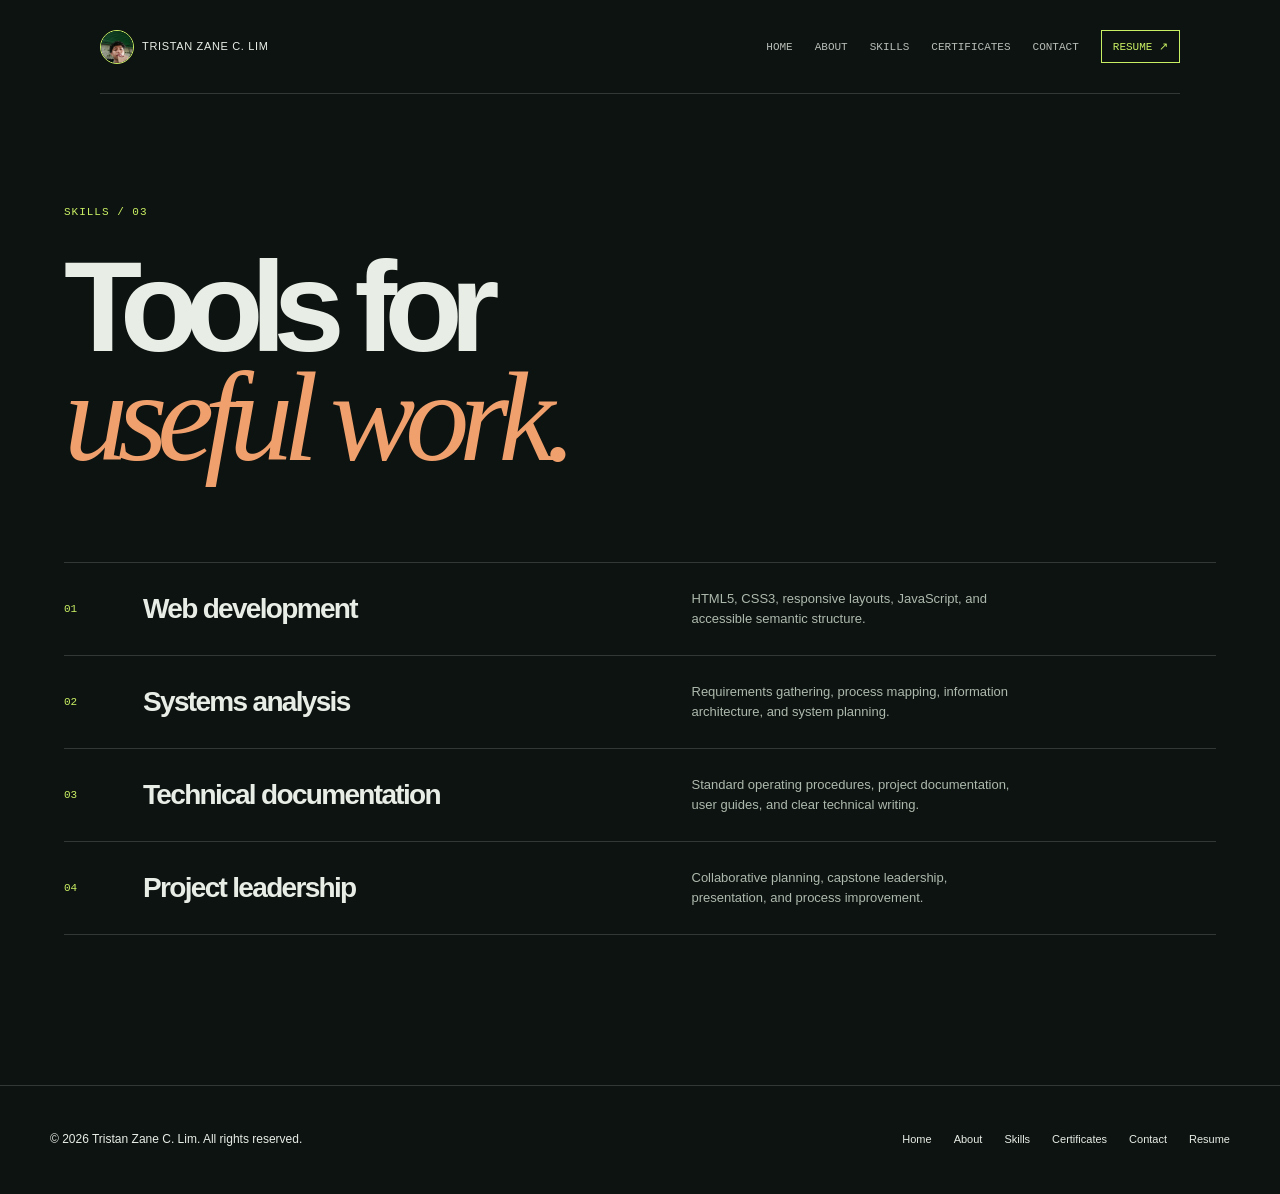
==== skills.html @ f8c44bb1 "asd" ====
<!doctype html><html lang="en"><head><meta charset="UTF-8"><meta name="viewport" content="width=device-width, initial-scale=1.0"><title>Skills | Manuel Andres Buncio</title><link rel="stylesheet" href="styles.css"></head><body><div class="page-shell"><header class="site-header"><a class="brand" href="index.html"><span>MA</span><strong>manuel<br>andres buncio</strong></a><button class="menu-toggle" aria-expanded="false" aria-controls="site-nav">Menu <span>+</span></button><nav id="site-nav" class="site-nav"><a href="index.html">Home</a><a href="about.html">About</a><a href="projects.html">Projects</a><a href="skills.html">Skills</a><a href="certificates.html">Certificates</a><a href="contact.html">Contact</a><a class="nav-resume" href="contact.html">Resume ↗</a></nav></header><main class="inner-page"><p class="eyebrow">Skills / 03</p><h1>Tools for<br><em>useful work.</em></h1><div class="skill-page-list"><div><span>01</span><h2>Web development</h2><p>HTML5, CSS3, responsive layouts, JavaScript, and accessible semantic structure.</p></div><div><span>02</span><h2>Systems analysis</h2><p>Requirements gathering, process mapping, information architecture, and system planning.</p></div><div><span>03</span><h2>Technical documentation</h2><p>Standard operating procedures, project documentation, user guides, and clear technical writing.</p></div><div><span>04</span><h2>Project leadership</h2><p>Collaborative planning, capstone leadership, presentation, and process improvement.</p></div></div></main><footer class="site-footer"><span>© 2026 Manuel Andres Buncio</span><div><a href="index.html">Home ↑</a><a href="contact.html">Contact ↗</a></div></footer></div><script src="script.js"></script></body></html>
---- styles.css ----
/* Reference-inspired systems portfolio overrides */
:root{--ink:#e9eee5;--paper:#101615;--panel:#18211f;--line:rgba(233,238,229,.18);--accent:#c9ef63;--warm:#f0a06c;--blue:#82a8ff;--mono:'DM Mono',monospace;--display:'Space Grotesk',sans-serif}
*{box-sizing:border-box}html{scroll-behavior:smooth}body{margin:0;background:var(--paper);color:var(--ink);font-family:var(--display);font-size:16px;line-height:1.45}.grain{opacity:.025}.section-wrap,.site-header{width:min(1180px,calc(100% - 72px));margin:0 auto}.site-header{height:94px;display:flex;align-items:center;justify-content:space-between;border-bottom:1px solid var(--line);position:relative;z-index:2}.brand{display:flex;align-items:center;gap:12px;color:var(--ink);text-decoration:none;font-size:11px;line-height:1.05;text-transform:uppercase;letter-spacing:.06em}.brand span{width:34px;height:34px;border:1px solid var(--accent);border-radius:50%;display:grid;place-items:center;color:var(--accent);font:500 11px var(--mono)}.brand strong{font-weight:500}.site-nav{display:flex;gap:22px;align-items:center;font:11px var(--mono);text-transform:uppercase}.site-nav a{color:var(--ink);text-decoration:none;opacity:.78}.site-nav a:hover,.site-nav .nav-resume{color:var(--accent);opacity:1}.nav-resume{border:1px solid var(--accent);padding:9px 11px}.menu-toggle{display:none}.hero{min-height:650px;display:grid;grid-template-columns:1.16fr .84fr;gap:80px;align-items:center}.eyebrow,.section-label,.project-status,.project-meta,.art-label{font:11px var(--mono);letter-spacing:.09em;text-transform:uppercase;color:var(--accent)}.hero-kicker{font:14px var(--mono);margin:0 0 20px;color:#aeb9ad}.hero h1{font-size:clamp(55px,7.6vw,112px);line-height:.91;letter-spacing:-.08em;margin:0;max-width:760px}.hero h1 em,.contact h2 em{font-family:Georgia,serif;font-weight:400;color:var(--warm);letter-spacing:-.08em}.intro{max-width:490px;color:#aeb9ad;font-size:16px;margin:34px 0 28px}.hero-actions{display:flex;align-items:center;gap:26px}.button{display:inline-flex;align-items:center;gap:28px;padding:13px 16px;text-decoration:none;font:11px var(--mono);text-transform:uppercase}.button-primary{background:var(--accent);color:var(--paper)}.button-primary span{font-size:16px}.text-link{color:var(--ink);font:11px var(--mono);text-transform:uppercase;text-decoration:none;border-bottom:1px solid var(--line);padding-bottom:7px}.text-link span{font-size:16px;margin-left:15px}.hero-art{height:430px;background:var(--panel);border:1px solid var(--line);position:relative;overflow:hidden}.orbit{position:absolute;border:1px solid rgba(201,239,99,.4);border-radius:50%;transform:rotate(-30deg)}.orbit-one{width:310px;height:150px;top:125px;left:20px}.orbit-two{width:420px;height:220px;top:85px;left:-32px}.system-core{position:absolute;top:170px;left:50%;transform:translateX(-50%);width:95px;height:95px;border:1px solid var(--accent);border-radius:50%;display:grid;place-items:center;color:var(--accent);font-size:24px;letter-spacing:-.08em}.system-core span{font:9px var(--mono);position:absolute;bottom:20px;right:17px}.system-node{position:absolute;width:14px;height:14px;border-radius:50%;background:var(--warm);box-shadow:0 0 0 7px rgba(240,160,108,.1)}.node-one{top:104px;left:78px}.node-two{top:270px;right:63px;background:var(--blue)}.node-three{bottom:69px;left:154px;background:var(--accent)}.art-label{position:absolute;left:20px;bottom:17px;color:#89948b;font-size:9px}.work,.about,.skills,.certificates{padding:112px 0;border-top:1px solid var(--line)}.section-heading{display:flex;justify-content:space-between;border-top:0;padding:0;margin-bottom:40px}.section-heading .eyebrow{margin:0}.muted{font:11px var(--mono);text-transform:uppercase;color:#738078}.about-grid{display:grid;grid-template-columns:1.1fr .9fr;gap:100px}.about h2{font-size:clamp(42px,5vw,72px);line-height:.96;letter-spacing:-.08em;margin:0 0 36px}.about-lede{color:#aeb9ad;font-size:17px;max-width:400px}.stats{display:grid;grid-template-columns:1fr 1fr;gap:25px;border-top:1px solid var(--line);padding-top:24px}.stats div{border-bottom:1px solid var(--line);padding-bottom:22px}.stats strong{display:block;font-size:38px;letter-spacing:-.08em;color:var(--accent)}.stats span{display:block;color:#88958b;font:10px/1.6 var(--mono);text-transform:uppercase;margin-top:8px}.featured-project{display:grid;grid-template-columns:1fr 1fr;gap:60px;border-top:1px solid var(--line);border-bottom:1px solid var(--line);padding:32px 0 38px}.project-status{color:var(--warm);font-size:10px;margin:0 0 28px}.project-copy h2{font-size:clamp(48px,6vw,84px);letter-spacing:-.09em;line-height:.8;margin:0 0 20px}.project-copy h2 span{color:var(--accent)}.project-copy h3{font-size:23px;line-height:1.15;letter-spacing:-.05em;max-width:430px;margin:0 0 22px}.project-copy>p:not(.project-status){max-width:490px;color:#aeb9ad;font-size:14px}.project-tags{display:flex;flex-wrap:wrap;gap:7px;margin:26px 0 34px}.project-tags span,.skill-list span{border:1px solid var(--line);padding:8px 10px;color:#aeb9ad;font:10px var(--mono);text-transform:uppercase}.project-preview{background:var(--accent);color:var(--paper);min-height:350px;padding:17px;display:flex;flex-direction:column;justify-content:space-between}.preview-top,.preview-bottom{display:flex;justify-content:space-between;font:10px var(--mono);text-transform:uppercase}.queue-graphic{width:230px;height:230px;margin:auto;position:relative;border:1px solid rgba(16,22,21,.5);border-radius:50%;display:grid;place-items:center}.queue-ring{position:absolute;inset:25px;border:1px dashed var(--paper);border-radius:50%}.queue-graphic strong{font-size:64px;letter-spacing:-.12em}.queue-graphic span{position:absolute;bottom:-40px;left:5px;font:10px/1.4 var(--mono);text-transform:uppercase}.other-projects{display:grid;grid-template-columns:1fr 1fr;gap:24px;margin-top:24px}.other-projects article{border:1px solid var(--line);padding:22px}.other-projects span,.other-projects a{font:10px var(--mono);text-transform:uppercase;color:var(--accent)}.other-projects h3{font-size:25px;letter-spacing:-.06em;margin:42px 0 10px}.other-projects p{font-size:13px;color:#aeb9ad;min-height:42px}.skill-list{display:flex;flex-wrap:wrap;gap:10px;max-width:700px}.skill-list span{color:var(--ink)}.credential{display:grid;grid-template-columns:70px 1fr auto;gap:24px;align-items:center;border-top:1px solid var(--line);border-bottom:1px solid var(--line);padding:23px 0}.credential>span{font:11px var(--mono);color:var(--accent)}.credential h2{font-size:30px;letter-spacing:-.06em;margin:0 0 3px}.credential p{margin:0;color:#9ca99f;font-size:13px}.credential .project-status{margin-bottom:7px}.credential>a{color:var(--accent);font:11px var(--mono);text-transform:uppercase}.contact{background:var(--panel);width:100%;max-width:none;padding:112px max(36px,calc((100% - 1180px)/2));border-top:1px solid var(--line)}.contact h2{font-size:clamp(65px,10vw,140px);line-height:.84;letter-spacing:-.1em;margin:65px 0}.email-link{color:var(--ink);font:15px var(--mono);text-decoration:none;border-bottom:1px solid var(--line);padding-bottom:9px}.email-link span{color:var(--accent);margin-left:25px}.site-footer{height:90px;display:flex;justify-content:space-between;align-items:center;color:#7c897e;font:10px var(--mono);text-transform:uppercase}.site-footer div{display:flex;gap:25px}.site-footer a{color:inherit;text-decoration:none}
@media(max-width:750px){.section-wrap,.site-header{width:calc(100% - 36px)}.site-header{height:78px}.site-nav{display:none}.site-nav.is-open{display:flex;position:absolute;top:78px;left:-18px;right:-18px;flex-direction:column;align-items:flex-start;background:var(--paper);padding:24px 18px;border-bottom:1px solid var(--line)}.menu-toggle{display:block;background:transparent;border:0;color:var(--ink);font:11px var(--mono);text-transform:uppercase}.hero{display:block;min-height:0;padding:80px 0 90px}.hero h1{font-size:clamp(51px,14vw,82px)}.hero-art{height:290px;margin-top:70px}.about,.work,.skills,.certificates{padding:80px 0}.section-heading{margin-bottom:30px}.section-heading .muted{display:none}.about-grid,.featured-project{display:block}.about h2{font-size:52px}.stats{margin-top:60px}.featured-project{padding-top:25px}.project-preview{margin-top:50px;min-height:300px}.other-projects{display:block}.other-projects article+article{margin-top:14px}.skill-list{gap:7px}.credential{grid-template-columns:30px 1fr}.credential>a{grid-column:2}.contact{padding:80px 18px}.contact h2{font-size:72px;margin:55px 0}.site-footer{height:auto;padding:28px 0;display:block}.site-footer div{margin-top:12px}}

.inner-page,.contact-page{padding:112px 0 150px;min-height:calc(100vh - 184px)}.inner-page>h1,.contact-page>h1{font-size:clamp(62px,10vw,140px);line-height:.85;letter-spacing:-.1em;margin:35px 0 90px}.inner-page>h1 em,.contact-page>h1 em{font-family:Georgia,serif;font-weight:400;color:var(--warm);letter-spacing:-.08em}.page-grid{display:grid;grid-template-columns:1.15fr .85fr;gap:100px;border-top:1px solid var(--line);padding-top:30px}.large-copy{font-size:clamp(26px,3.2vw,46px);line-height:1.05;letter-spacing:-.06em;margin:0 0 32px;max-width:650px}.body-copy{color:#aeb9ad;font-size:15px;line-height:1.7;max-width:510px}.info-panel{border:1px solid var(--line);padding:24px}.info-panel h2{font-size:29px;letter-spacing:-.07em;margin:8px 0}.info-panel p{color:#aeb9ad;font-size:13px}.info-panel hr{border:0;border-top:1px solid var(--line);margin:30px 0}.standalone-project{display:grid;grid-template-columns:1fr 1fr;gap:60px;border-top:1px solid var(--line);border-bottom:1px solid var(--line);padding:32px 0 40px}.standalone-project h2{font-size:clamp(55px,7vw,100px);letter-spacing:-.1em;line-height:.8;margin:0 0 20px}.standalone-project h2 span{color:var(--accent)}.standalone-project h3{font-size:23px;line-height:1.2;letter-spacing:-.05em;max-width:460px}.compact{margin-top:24px;gap:24px}.compact .info-panel{min-height:200px}.compact .info-panel h2{margin-top:40px}.skill-page-list{border-top:1px solid var(--line)}.skill-page-list>div{display:grid;grid-template-columns:55px 1fr 1fr;gap:24px;align-items:center;padding:25px 0;border-bottom:1px solid var(--line)}.skill-page-list span,.credential-page>span{font:11px var(--mono);color:var(--accent)}.skill-page-list h2{font-size:28px;letter-spacing:-.06em;margin:0}.skill-page-list p{color:#aeb9ad;font-size:13px;margin:0;max-width:330px}.credential-page{display:grid;grid-template-columns:55px 1fr auto;gap:25px;align-items:start;border-top:1px solid var(--line);border-bottom:1px solid var(--line);padding:30px 0}.credential-page h2{font-size:42px;letter-spacing:-.08em;margin:0 0 5px}.credential-page .body-copy{margin-top:38px}.contact-page{background:var(--panel);margin:0 calc((72px - 100vw)/2);padding-left:max(36px,calc((100vw - 1180px)/2));padding-right:max(36px,calc((100vw - 1180px)/2));min-height:calc(100vh - 94px)}.contact-page .intro{max-width:420px;margin:0 0 32px}.contact-links{display:flex;gap:25px;margin-top:55px}.contact-links a{font:11px var(--mono);text-transform:uppercase;color:var(--accent)}
@media(max-width:750px){.inner-page,.contact-page{padding:80px 0 100px}.inner-page>h1,.contact-page>h1{font-size:clamp(57px,15vw,85px);margin:28px 0 65px}.page-grid,.standalone-project{display:block}.info-panel{margin-top:30px}.skill-page-list>div{grid-template-columns:35px 1fr}.skill-page-list p{grid-column:2}.credential-page{grid-template-columns:30px 1fr}.credential-page .button{grid-column:2;margin-top:20px}.credential-page h2{font-size:34px}.contact-page{margin:0 -18px;padding-left:18px;padding-right:18px}.contact-page h1{font-size:72px}}
:root{--ink:#17211d;--paper:#f3f0e9;--coral:#ff735e;--lime:#d7e847;--blue:#6c9fff;--line:rgba(23,33,29,.2);--mono:'DM Mono',monospace;--display:'Space Grotesk',sans-serif}*{box-sizing:border-box}html{scroll-behavior:smooth}body{margin:0;background:var(--paper);color:var(--ink);font-family:var(--display);font-size:16px;line-height:1.35}.grain{position:fixed;inset:0;pointer-events:none;opacity:.045;z-index:10;background-image:url("data:image/svg+xml,%3Csvg viewBox='0 0 160 160' xmlns='http://www.w3.org/2000/svg'%3E%3Cfilter id='n'%3E%3CfeTurbulence type='fractalNoise' baseFrequency='.9' numOctaves='3' stitchTiles='stitch'/%3E%3C/filter%3E%3Crect width='100%25' height='100%25' filter='url(%23n)' opacity='.5'/%3E%3C/svg%3E")}.section-wrap,.site-header{width:min(1180px,calc(100% - 64px));margin:0 auto}.site-header{height:92px;display:flex;align-items:center;justify-content:space-between;border-bottom:1px solid var(--line)}.brand{font-size:18px;font-weight:700;color:var(--ink);text-decoration:none;display:flex;gap:8px;align-items:center}.brand span{letter-spacing:-1px}.brand i{display:block;width:8px;height:8px;border-radius:50%;background:var(--coral)}.site-nav{display:flex;gap:38px;font-family:var(--mono);font-size:12px;text-transform:uppercase}.site-nav a,.site-footer a{color:inherit;text-decoration:none}.arrow{font-size:18px;line-height:0}.menu-toggle{display:none}.hero{min-height:calc(100vh - 92px);display:grid;grid-template-columns:1fr 1fr;align-items:center;gap:40px}.eyebrow,.muted,.visual-tag,.project-meta p{font-family:var(--mono);font-size:11px;text-transform:uppercase;letter-spacing:.05em}.eyebrow{margin:0 0 30px}.muted{color:#6b716b}.hero h1{font-size:clamp(74px,10vw,146px);letter-spacing:-.085em;line-height:.85;margin:0 0 38px;font-weight:600}.hero h1 em,.contact h2 em,.about h2 em{font-family:Georgia,serif;font-weight:400;letter-spacing:-.08em}.intro{font-size:18px;max-width:340px;margin:0 0 36px}.text-link{font-family:var(--mono);font-size:12px;text-transform:uppercase;color:inherit;text-decoration:none;border-bottom:1px solid var(--ink);padding-bottom:8px}.text-link span{font-size:16px;margin-left:22px}.hero-art{height:550px;position:relative;overflow:hidden;background:var(--coral)}.sun{width:290px;height:290px;border-radius:50%;background:var(--lime);position:absolute;right:-40px;top:-45px}.ring{position:absolute;border:1px solid rgba(23,33,29,.7);border-radius:50%;width:430px;height:430px;right:-85px;top:50px}.ring-two{width:630px;height:630px;right:-185px;top:-35px}.portrait{position:absolute;bottom:-6px;left:50%;transform:translateX(-50%);width:270px;height:410px}.head{position:absolute;width:162px;height:210px;background:#bc5e42;top:30px;left:56px;border-radius:48% 45% 43% 47%}.neck{position:absolute;width:77px;height:105px;background:#bc5e42;top:190px;left:102px}.shirt{position:absolute;width:270px;height:185px;background:var(--ink);bottom:0;left:0;border-radius:120px 120px 0 0}.face-detail{position:absolute;left:80px;top:91px;width:94px;height:14px;border-bottom:2px solid var(--ink);border-radius:0 0 50% 50%;transform:rotate(-8deg)}.face-detail:before{content:'';display:block;width:12px;height:12px;border-radius:50%;background:var(--ink);margin-left:18px;margin-top:-15px}.art-label{position:absolute;bottom:20px;left:20px;font-family:var(--mono);text-transform:uppercase;font-size:10px;line-height:1.7}.work{padding:130px 0 160px}.section-heading{display:flex;justify-content:space-between;align-items:baseline;border-top:1px solid var(--line);padding-top:16px;margin-bottom:34px}.section-heading .eyebrow{margin:0}.filter-bar{display:flex;gap:9px;margin-bottom:28px}.filter{font:11px var(--mono);text-transform:uppercase;color:var(--ink);background:transparent;border:1px solid var(--line);padding:8px 12px;cursor:pointer}.filter.active,.filter:hover{background:var(--ink);color:var(--paper)}.projects{display:grid;grid-template-columns:1fr 1fr;gap:72px 24px}.project-large{grid-row:span 2}.project-visual{height:390px;position:relative;overflow:hidden;display:flex;align-items:center;justify-content:center}.project-large .project-visual{height:610px}.visual-coral{background:var(--coral)}.visual-lime{background:var(--lime)}.visual-blue{background:var(--blue)}.visual-word{font-size:clamp(70px,10vw,145px);font-weight:600;letter-spacing:-.1em}.visual-tag{position:absolute;left:16px;bottom:15px}.shape-star{position:absolute;right:30px;top:24px;font-size:70px}.browser-card{background:var(--paper);width:58%;height:68%;padding:20px;box-shadow:10px 10px 0 var(--ink);display:flex;flex-direction:column;justify-content:space-between}.browser-card span{width:7px;height:7px;border-radius:50%;background:var(--coral);box-shadow:14px 0 0 var(--ink),28px 0 0 var(--blue)}.browser-card b{font-size:clamp(21px,3vw,38px);line-height:.9;letter-spacing:-.06em}.browser-card small{font:10px var(--mono)}.blue-copy{font-size:clamp(55px,8vw,110px);line-height:.72;letter-spacing:-.1em;font-weight:600}.blue-copy i{font-family:Georgia,serif;font-weight:400}.grid-mark{position:absolute;right:24px;top:20px;font-size:36px}.project-meta{display:flex;justify-content:space-between;padding-top:13px;border-bottom:1px solid var(--line);padding-bottom:14px}.project-meta h2{font-size:22px;letter-spacing:-.05em;margin:0 0 3px}.project-meta p{margin:0;color:#6b716b}.project-number{font:12px var(--mono}.about{padding:0 0 160px}.about-grid{display:grid;grid-template-columns:1.3fr 1fr;gap:12%;border-bottom:1px solid var(--line);padding-bottom:80px}.about h2{font-size:clamp(43px,6vw,78px);line-height:.95;letter-spacing:-.08em;margin:0}.about-grid div{padding-top:8px;max-width:330px}.about-grid p{font-size:18px;margin:0 0 30px}.about-grid .muted{font-size:11px;margin-bottom:52px}.contact{background:var(--blue);width:100%;max-width:none;padding:130px max(32px,calc((100% - 1180px)/2));min-height:560px}.contact .eyebrow{margin-bottom:70px}.contact h2{font-size:clamp(64px,11vw,155px);line-height:.83;letter-spacing:-.1em;margin:0 0 70px}.email-link{font:16px var(--mono);color:inherit;text-decoration:none;border-bottom:1px solid var(--ink);padding-bottom:10px}.email-link span{margin-left:35px;font-size:20px}.site-footer{height:90px;display:flex;justify-content:space-between;align-items:center;font:10px var(--mono);text-transform:uppercase}.site-footer div{display:flex;gap:28px}@media(max-width:700px){.section-wrap,.site-header{width:calc(100% - 36px)}.site-header{height:74px}.site-nav{display:none}.menu-toggle{display:block;border:0;background:transparent;font:11px var(--mono);text-transform:uppercase;color:var(--ink);padding:10px}.menu-toggle span{font-size:18px;margin-left:8px}.site-nav.is-open{display:flex;position:absolute;z-index:5;top:74px;left:0;right:0;background:var(--paper);padding:24px 18px;flex-direction:column;gap:22px;border-bottom:1px solid var(--line)}.hero{display:block;padding:80px 0 100px;min-height:0}.hero h1{font-size:77px;margin-bottom:32px}.hero-art{height:390px;margin-top:70px}.work{padding:80px 0 110px}.section-heading{margin-bottom:25px}.section-heading .muted{display:none}.projects{display:block}.project{margin-bottom:52px}.project-large .project-visual,.project-visual{height:360px}.about{padding-bottom:110px}.about-grid{display:block;padding-bottom:60px}.about h2{font-size:55px;margin-bottom:50px}.about-grid div{max-width:none}.contact{padding:85px 18px;min-height:480px}.contact .eyebrow{margin-bottom:65px}.contact h2{font-size:72px;margin-bottom:80px}.site-footer{height:auto;padding:28px 0;display:block}.site-footer div{margin-top:15px;gap:18px}}
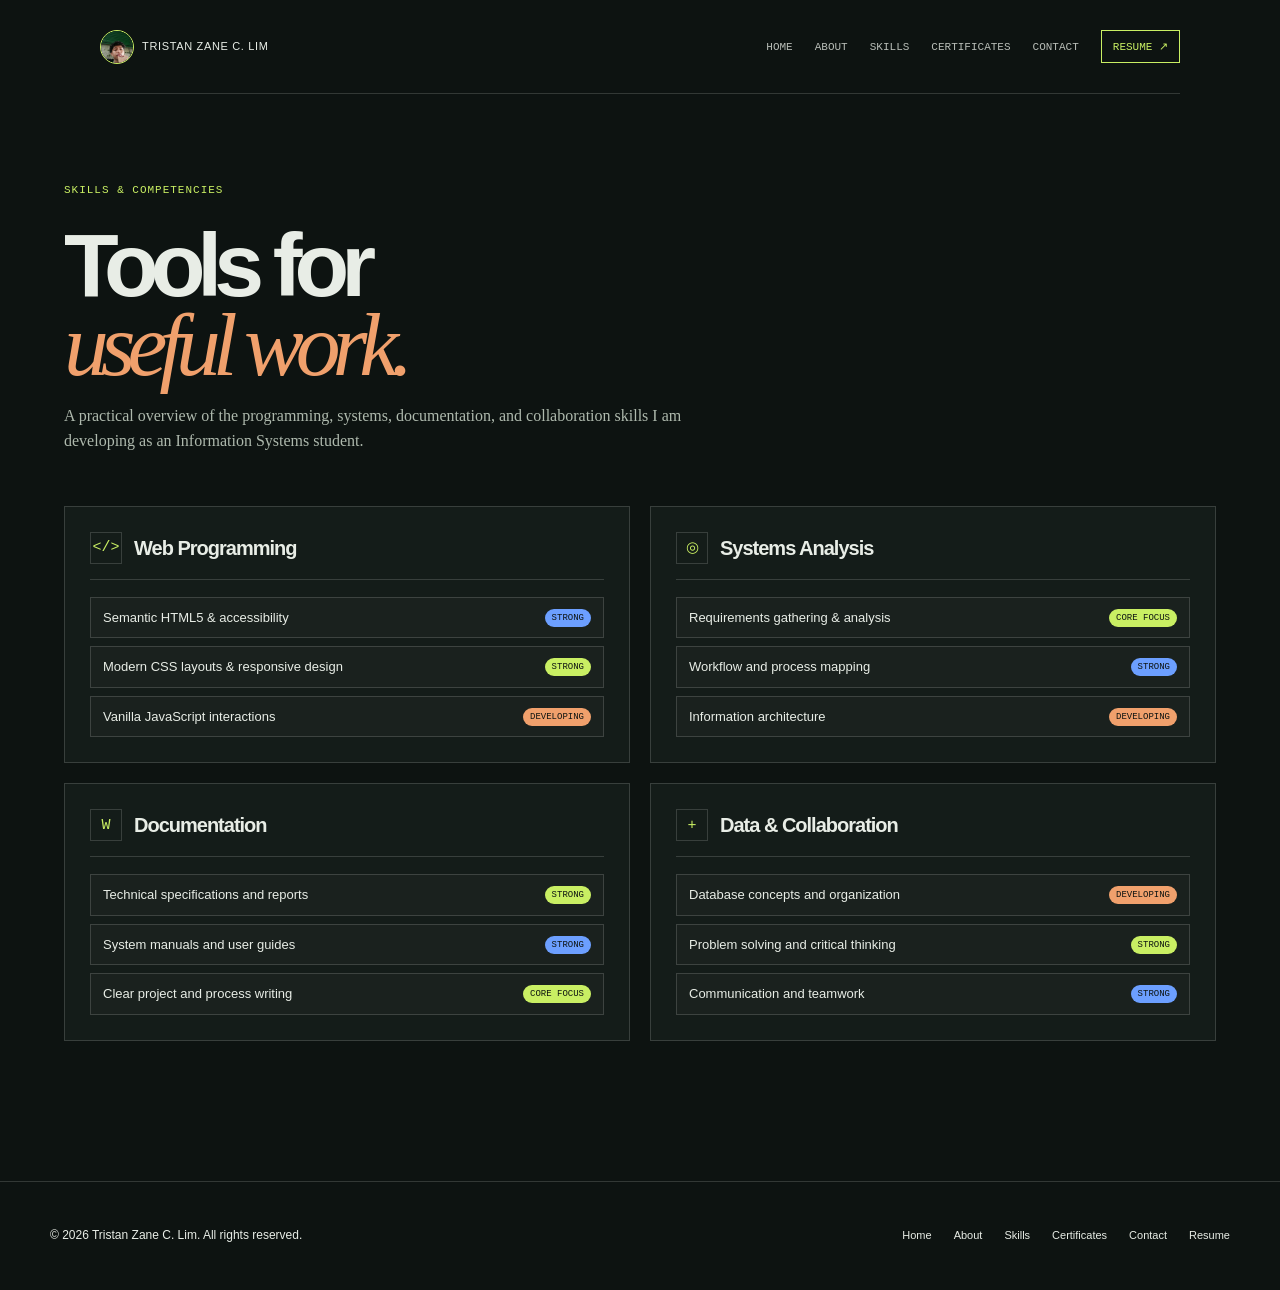
==== commit 3dfe49da: "sd" ====
--- a/skills.html
+++ b/skills.html
@@ -1 +1,32 @@
-<!doctype html><html lang="en"><head><meta charset="UTF-8"><meta name="viewport" content="width=device-width, initial-scale=1.0"><title>Skills | Manuel Andres Buncio</title><link rel="stylesheet" href="styles.css"></head><body><div class="page-shell"><header class="site-header"><a class="brand" href="index.html"><span>MA</span><strong>manuel<br>andres buncio</strong></a><button class="menu-toggle" aria-expanded="false" aria-controls="site-nav">Menu <span>+</span></button><nav id="site-nav" class="site-nav"><a href="index.html">Home</a><a href="about.html">About</a><a href="projects.html">Projects</a><a href="skills.html">Skills</a><a href="certificates.html">Certificates</a><a href="contact.html">Contact</a><a class="nav-resume" href="contact.html">Resume ↗</a></nav></header><main class="inner-page"><p class="eyebrow">Skills / 03</p><h1>Tools for<br><em>useful work.</em></h1><div class="skill-page-list"><div><span>01</span><h2>Web development</h2><p>HTML5, CSS3, responsive layouts, JavaScript, and accessible semantic structure.</p></div><div><span>02</span><h2>Systems analysis</h2><p>Requirements gathering, process mapping, information architecture, and system planning.</p></div><div><span>03</span><h2>Technical documentation</h2><p>Standard operating procedures, project documentation, user guides, and clear technical writing.</p></div><div><span>04</span><h2>Project leadership</h2><p>Collaborative planning, capstone leadership, presentation, and process improvement.</p></div></div></main><footer class="site-footer"><span>© 2026 Manuel Andres Buncio</span><div><a href="index.html">Home ↑</a><a href="contact.html">Contact ↗</a></div></footer></div><script src="script.js"></script></body></html>+<!doctype html>
+<html lang="en">
+<head>
+  <meta charset="UTF-8">
+  <meta name="viewport" content="width=device-width, initial-scale=1.0">
+  <meta name="description" content="Programming and Information Systems skills of Tristan Zane Lim.">
+  <title>Skills | Tristan Zane Lim</title>
+  <link rel="stylesheet" href="styles.css">
+  <link rel="stylesheet" href="theme-fix.css">
+  <link rel="stylesheet" href="skills-page.css">
+</head>
+<body>
+  <div class="page-shell">
+    <header class="site-header">
+      <a class="brand" href="index.html"><span>TZ</span><strong>tristan zane c. lim</strong></a>
+      <button class="menu-toggle" aria-expanded="false" aria-controls="site-nav">Menu <span>+</span></button>
+      <nav id="site-nav" class="site-nav" aria-label="Main navigation"><a href="index.html">Home</a><a href="about.html">About</a><a href="skills.html">Skills</a><a href="certificates.html">Certificates</a><a href="contact.html">Contact</a><a class="nav-resume" href="resume.html">Resume ↗</a></nav>
+    </header>
+    <main class="skills-page">
+      <div class="skills-intro"><p class="eyebrow">Skills &amp; competencies</p><h1>Tools for<br><em>useful work.</em></h1><p>A practical overview of the programming, systems, documentation, and collaboration skills I am developing as an Information Systems student.</p></div>
+      <div class="skill-cards">
+        <article class="skill-card"><div class="skill-card-header"><span class="skill-icon">&lt;/&gt;</span><h2>Web Programming</h2></div><div class="skill-items"><div class="skill-item"><span>Semantic HTML5 &amp; accessibility</span><b class="skill-level blue">Strong</b></div><div class="skill-item"><span>Modern CSS layouts &amp; responsive design</span><b class="skill-level">Strong</b></div><div class="skill-item"><span>Vanilla JavaScript interactions</span><b class="skill-level warm">Developing</b></div></div></article>
+        <article class="skill-card"><div class="skill-card-header"><span class="skill-icon">◎</span><h2>Systems Analysis</h2></div><div class="skill-items"><div class="skill-item"><span>Requirements gathering &amp; analysis</span><b class="skill-level">Core focus</b></div><div class="skill-item"><span>Workflow and process mapping</span><b class="skill-level blue">Strong</b></div><div class="skill-item"><span>Information architecture</span><b class="skill-level warm">Developing</b></div></div></article>
+        <article class="skill-card"><div class="skill-card-header"><span class="skill-icon">W</span><h2>Documentation</h2></div><div class="skill-items"><div class="skill-item"><span>Technical specifications and reports</span><b class="skill-level">Strong</b></div><div class="skill-item"><span>System manuals and user guides</span><b class="skill-level blue">Strong</b></div><div class="skill-item"><span>Clear project and process writing</span><b class="skill-level">Core focus</b></div></div></article>
+        <article class="skill-card"><div class="skill-card-header"><span class="skill-icon">+</span><h2>Data &amp; Collaboration</h2></div><div class="skill-items"><div class="skill-item"><span>Database concepts and organization</span><b class="skill-level warm">Developing</b></div><div class="skill-item"><span>Problem solving and critical thinking</span><b class="skill-level">Strong</b></div><div class="skill-item"><span>Communication and teamwork</span><b class="skill-level blue">Strong</b></div></div></article>
+      </div>
+    </main>
+    <footer class="site-footer"><span>© 2026 Tristan Zane C. Lim</span><div><a href="resume.html">Resume ↗</a><a href="contact.html">Contact ↗</a></div></footer>
+  </div>
+  <script src="script.js"></script>
+</body>
+</html>
--- a/theme-fix.css
+++ b/theme-fix.css
@@ -0,0 +1 @@
+:root{--ink:#e9eee5;--paper:#101615;--panel:#18211f;--line:rgba(233,238,229,.18);--accent:#c9ef63;--warm:#f0a06c;--muted:#aeb9ad;--mono:'DM Mono',monospace;--display:'Space Grotesk',sans-serif}body{background:var(--paper);color:var(--ink);font-family:var(--display);line-height:1.45}.page-shell{max-width:1440px;margin:auto;padding:0 5vw;overflow:hidden}.section-wrap,.site-header{width:min(1180px,calc(100% - 72px));margin:0 auto}.site-header{height:94px;background:var(--paper);border-bottom:1px solid var(--line);position:relative;z-index:2}.brand{font-size:11px;line-height:1.05;text-transform:uppercase;letter-spacing:.06em;color:var(--ink)}.brand span{width:34px;height:34px;border:1px solid var(--accent);border-radius:50%;display:grid;place-items:center;color:var(--accent);font:500 11px var(--mono)}.brand strong{font-weight:500}.site-nav{gap:22px;font:11px var(--mono);text-transform:uppercase}.site-nav a{color:var(--ink);opacity:.78}.site-nav a:hover,.site-nav .nav-resume{color:var(--accent);opacity:1}.nav-resume{border:1px solid var(--accent);padding:9px 11px}.hero{min-height:650px;grid-template-columns:1.16fr .84fr;gap:80px}.eyebrow,.project-status,.project-meta,.art-label{font:11px var(--mono);letter-spacing:.09em;text-transform:uppercase;color:var(--accent)}.hero-kicker{font:14px var(--mono);color:var(--muted)}.hero h1{font-size:clamp(55px,7.6vw,112px);line-height:.91;letter-spacing:-.08em}.hero h1 em,.contact h2 em,.inner-page>h1 em,.contact-page>h1 em{font-family:Georgia,serif;color:var(--warm);font-weight:400}.intro,.body-copy{color:var(--muted)}.button-primary{background:var(--accent);color:var(--paper)}.text-link{color:var(--ink);border-color:var(--line)}.hero-art{height:430px;background:var(--panel);border:1px solid var(--line)}.orbit{position:absolute;border:1px solid rgba(201,239,99,.4);border-radius:50%;transform:rotate(-30deg)}.orbit-one{width:310px;height:150px;top:125px;left:20px}.orbit-two{width:420px;height:220px;top:85px;left:-32px}.system-core{position:absolute;top:170px;left:50%;transform:translateX(-50%);width:95px;height:95px;border:1px solid var(--accent);border-radius:50%;display:grid;place-items:center;color:var(--accent);font-size:24px}.system-core span{font:9px var(--mono);position:absolute;bottom:20px;right:17px}.system-node{position:absolute;width:14px;height:14px;border-radius:50%;background:var(--warm)}.node-one{top:104px;left:78px}.node-two{top:270px;right:63px;background:#82a8ff}.node-three{bottom:69px;left:154px;background:var(--accent)}.art-label{position:absolute;left:20px;bottom:17px;color:#89948b;font-size:9px}.work,.about,.skills,.certificates{padding:112px 0;border-top:1px solid var(--line)}.section-heading{border-top:0;margin-bottom:40px}.section-heading .eyebrow{margin:0}.muted{color:#88958b}.about-grid{grid-template-columns:1.1fr .9fr;gap:100px}.about h2{font-size:clamp(42px,5vw,72px);line-height:.96;letter-spacing:-.08em}.about-lede{color:var(--muted);font-size:17px}.stats{border-color:var(--line)}.stats div{border-color:var(--line)}.stats strong{color:var(--accent)}.stats span{color:#88958b}.featured-project,.standalone-project{border-color:var(--line)}.project-copy h2,.standalone-project h2{font-size:clamp(48px,6vw,84px);letter-spacing:-.09em}.project-copy h2 span,.standalone-project h2 span{color:var(--accent)}.project-copy h3,.standalone-project h3{color:var(--ink)}.project-copy>p:not(.project-status){color:var(--muted)}.project-tags span,.skill-list span{border-color:var(--line);color:var(--muted)}.project-preview{background:var(--accent);color:var(--paper)}.other-projects article,.info-panel{border-color:var(--line);background:transparent}.other-projects span,.other-projects a,.credential>a,.contact-links a{color:var(--accent)}.skill-list span{color:var(--ink)}.credential{border-color:var(--line)}.credential h2{color:var(--ink)}.credential p{color:var(--muted)}.contact{background:var(--panel);border-top:1px solid var(--line)}.contact h2{font-size:clamp(65px,10vw,140px);line-height:.84;letter-spacing:-.1em}.email-link{color:var(--ink);border-color:var(--line)}.email-link span{color:var(--accent)}.site-footer{color:#7c897e}.inner-page,.contact-page{padding:112px 0 150px;min-height:calc(100vh - 184px)}.inner-page>h1,.contact-page>h1{font-size:clamp(62px,10vw,140px);line-height:.85;letter-spacing:-.1em;margin:35px 0 90px}.page-grid{border-color:var(--line)}.large-copy{font-size:clamp(26px,3.2vw,46px);color:var(--ink)}.info-panel hr{border-color:var(--line)}.skill-page-list,.skill-page-list>div,.credential-page{border-color:var(--line)}.skill-page-list h2,.credential-page h2{color:var(--ink)}.skill-page-list p{color:var(--muted)}.credential-page{display:grid;grid-template-columns:55px 1fr auto;gap:25px}.contact-page{background:var(--panel);margin:0 calc((72px - 100vw)/2);padding-left:max(36px,calc((100vw - 1180px)/2));padding-right:max(36px,calc((100vw - 1180px)/2))}.contact-page .intro{color:var(--muted)}.contact-links{display:flex;gap:25px;margin-top:55px}.contact-links a{font:11px var(--mono);text-transform:uppercase}@media(max-width:750px){.section-wrap,.site-header{width:calc(100% - 36px)}.hero{display:block;min-height:0;padding:80px 0 90px}.hero h1{font-size:clamp(51px,14vw,82px)}.hero-art{height:290px;margin-top:70px}.about,.work,.skills,.certificates{padding:80px 0}.about-grid,.featured-project,.page-grid,.standalone-project{display:block}.about h2{font-size:52px}.stats{margin-top:60px}.project-preview,.info-panel{margin-top:30px}.other-projects{display:block}.other-projects article+article{margin-top:14px}.skill-page-list>div{grid-template-columns:35px 1fr}.skill-page-list p{grid-column:2}.credential-page{grid-template-columns:30px 1fr}.credential-page .button{grid-column:2;margin-top:20px}.contact{padding:80px 18px}.contact h2{font-size:72px;margin:55px 0}.inner-page,.contact-page{padding:80px 0 100px}.inner-page>h1,.contact-page>h1{font-size:clamp(57px,15vw,85px);margin:28px 0 65px}.contact-page{margin:0 -18px;padding-left:18px;padding-right:18px}.contact-page h1{font-size:72px}.site-nav.is-open{background:var(--paper)}}
--- a/skills-page.css
+++ b/skills-page.css
@@ -0,0 +1 @@
+.skills-page{padding:90px 0 140px}.skills-intro{max-width:760px;margin-bottom:52px}.skills-intro h1{font-size:clamp(54px,7vw,92px);line-height:.88;letter-spacing:-.09em;margin:22px 0 18px}.skills-intro h1 em{font-family:Georgia,serif;color:var(--warm);font-weight:400}.skills-intro p:last-child{color:var(--muted);font:16px/1.6 Georgia,serif;max-width:690px}.skill-cards{display:grid;grid-template-columns:1fr 1fr;gap:20px}.skill-card{background:var(--panel);border:1px solid var(--line);padding:25px;min-height:255px;transition:transform .25s ease,border-color .25s ease}.skill-card:hover{transform:translateY(-5px);border-color:var(--accent)}.skill-card-header{display:flex;align-items:center;gap:12px;border-bottom:1px solid var(--line);padding-bottom:15px}.skill-icon{width:32px;height:32px;border:1px solid var(--line);display:grid;place-items:center;color:var(--accent);font:15px var(--mono)}.skill-card h2{font-size:20px;letter-spacing:-.05em;margin:0}.skill-items{display:flex;flex-direction:column;gap:8px;margin-top:17px}.skill-item{display:flex;justify-content:space-between;align-items:center;gap:12px;border:1px solid var(--line);background:rgba(255,255,255,.025);padding:10px 12px;color:var(--ink);font-size:13px}.skill-level{white-space:nowrap;color:var(--paper);background:var(--accent);padding:4px 7px;border-radius:12px;font:9px var(--mono);text-transform:uppercase}.skill-level.warm{background:var(--warm)}.skill-level.blue{background:var(--blue)}@media(max-width:750px){.skills-page{padding:65px 0 100px}.skills-intro h1{font-size:58px}.skill-cards{grid-template-columns:1fr}.skill-card{min-height:0}.skill-item{align-items:flex-start}.skill-level{margin-top:1px}}
